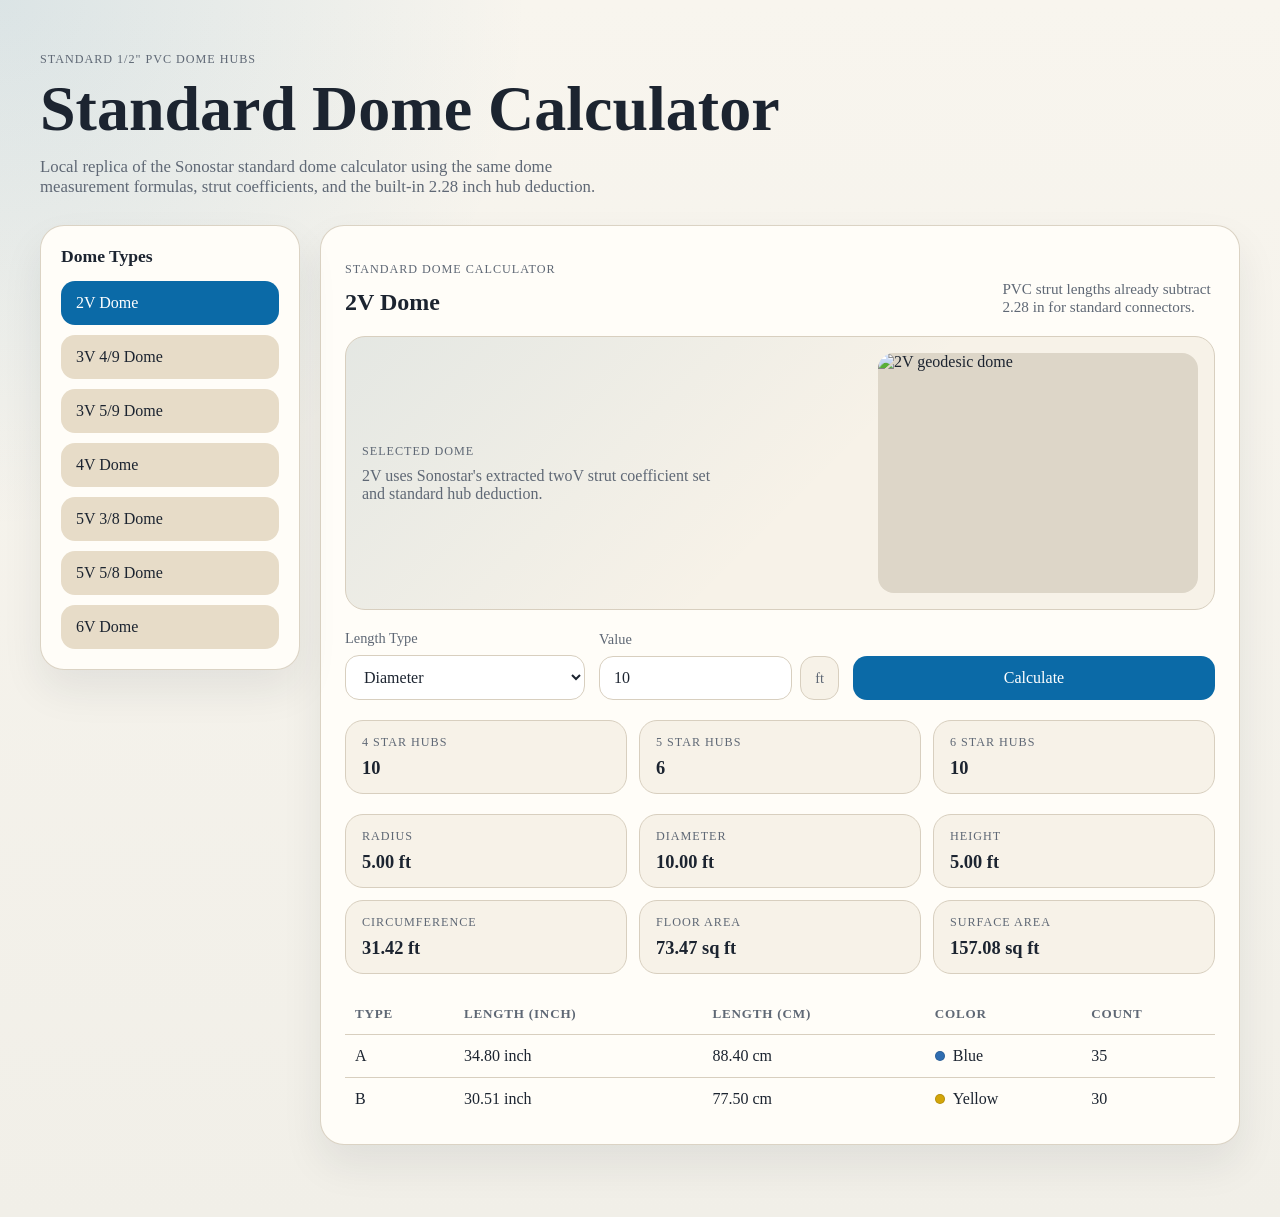
==== index.html @ 9c23834f "Initial commit" ====
<!DOCTYPE html>
<html lang="en">
<head>
  <meta charset="UTF-8">
  <meta name="viewport" content="width=device-width, initial-scale=1.0">
  <title>Standard Dome Calculator</title>
  <link rel="stylesheet" href="styles.css">
</head>
<body>
  <main class="page">
    <section class="hero">
      <p class="eyebrow">Standard 1/2&quot; PVC Dome Hubs</p>
      <h1>Standard Dome Calculator</h1>
      <p class="lede">
        Local replica of the Sonostar standard dome calculator using the same dome
        measurement formulas, strut coefficients, and the built-in 2.28 inch hub deduction.
      </p>
    </section>

    <section class="calculator-shell">
      <aside class="dome-list">
        <h2>Dome Types</h2>
        <div id="dome-tabs" class="tab-list" role="tablist" aria-label="Dome types"></div>
      </aside>

      <section class="calculator-panel">
        <div class="panel-header">
          <div>
            <p id="dome-subtitle" class="panel-kicker"></p>
            <h2 id="dome-title"></h2>
          </div>
          <p class="hub-note">PVC strut lengths already subtract 2.28 in for standard connectors.</p>
        </div>

        <div class="hero-card">
          <div class="hero-copy">
            <p class="hero-label">Selected Dome</p>
            <p id="dome-description" class="hero-description"></p>
          </div>
          <img id="dome-image" class="dome-image" alt="" loading="lazy">
        </div>

        <form id="calculator-form" class="controls">
          <label>
            <span>Length Type</span>
            <select id="input-type" name="input-type">
              <option value="diameter">Diameter</option>
              <option value="radius">Radius</option>
              <option value="circumference">Circumference</option>
              <option value="height">Height</option>
              <option value="floor-area">Floor Area</option>
              <option value="surface-area">Surface Area</option>
            </select>
          </label>

          <label>
            <span>Value</span>
            <div class="input-row">
              <input id="input-value" name="input-value" type="number" min="0" step="0.01" value="10">
              <span class="unit-badge">ft</span>
            </div>
          </label>

          <button type="submit">Calculate</button>
        </form>

        <div class="meta-grid">
          <article>
            <span class="meta-label">4 Star Hubs</span>
            <strong id="count-4-star"></strong>
          </article>
          <article>
            <span class="meta-label">5 Star Hubs</span>
            <strong id="count-5-star"></strong>
          </article>
          <article>
            <span class="meta-label">6 Star Hubs</span>
            <strong id="count-6-star"></strong>
          </article>
        </div>

        <div class="results-grid">
          <article><span>Radius</span><strong id="metric-radius"></strong></article>
          <article><span>Diameter</span><strong id="metric-diameter"></strong></article>
          <article><span>Height</span><strong id="metric-height"></strong></article>
          <article><span>Circumference</span><strong id="metric-circumference"></strong></article>
          <article><span>Floor Area</span><strong id="metric-floor-area"></strong></article>
          <article><span>Surface Area</span><strong id="metric-surface-area"></strong></article>
        </div>

        <div class="table-wrap">
          <table>
            <thead>
              <tr>
                <th>Type</th>
                <th>Length (inch)</th>
                <th>Length (cm)</th>
                <th>Color</th>
                <th>Count</th>
              </tr>
            </thead>
            <tbody id="strut-table-body"></tbody>
          </table>
        </div>
      </section>
    </section>
  </main>

  <script src="app.js"></script>
</body>
</html>
---- styles.css ----
:root {
  --bg: #f1efe8;
  --panel: #fffdf8;
  --panel-strong: #f7f2e8;
  --ink: #1c2430;
  --muted: #5f6875;
  --line: #d8cfbf;
  --accent: #0b6aa7;
  --accent-strong: #084f7d;
  --tab: #e7dcc8;
  --shadow: 0 20px 40px rgba(28, 36, 48, 0.08);
}

* {
  box-sizing: border-box;
}

body {
  margin: 0;
  font-family: Georgia, "Times New Roman", serif;
  color: var(--ink);
  background:
    radial-gradient(circle at top left, rgba(11, 106, 167, 0.12), transparent 30%),
    linear-gradient(180deg, #f8f5ee 0%, var(--bg) 100%);
}

.page {
  width: min(1200px, calc(100% - 32px));
  margin: 0 auto;
  padding: 40px 0 72px;
}

.hero {
  margin-bottom: 28px;
}

.eyebrow,
.panel-kicker,
.meta-label,
.results-grid span {
  letter-spacing: 0.08em;
  text-transform: uppercase;
  font-size: 0.76rem;
  color: var(--muted);
}

h1,
h2 {
  margin: 0;
  font-weight: 600;
}

h1 {
  font-size: clamp(2.4rem, 5vw, 4.4rem);
  line-height: 0.95;
  margin-top: 8px;
}

.lede {
  max-width: 72ch;
  color: var(--muted);
  font-size: 1.05rem;
}

.calculator-shell {
  display: grid;
  grid-template-columns: 260px 1fr;
  gap: 20px;
}

.dome-list,
.calculator-panel {
  background: var(--panel);
  border: 1px solid rgba(216, 207, 191, 0.9);
  border-radius: 24px;
  box-shadow: var(--shadow);
}

.dome-list {
  padding: 20px;
  align-self: start;
  position: sticky;
  top: 20px;
}

.dome-list h2 {
  font-size: 1.1rem;
  margin-bottom: 14px;
}

.tab-list {
  display: grid;
  gap: 10px;
}

.tab-button {
  border: 1px solid transparent;
  background: var(--tab);
  color: var(--ink);
  border-radius: 14px;
  padding: 12px 14px;
  text-align: left;
  font: inherit;
  cursor: pointer;
  transition: background-color 120ms ease, transform 120ms ease, border-color 120ms ease;
}

.tab-button:hover,
.tab-button:focus-visible {
  transform: translateY(-1px);
  border-color: var(--accent);
  outline: none;
}

.tab-button.active {
  background: var(--accent);
  color: white;
}

.calculator-panel {
  padding: 24px;
}

.hero-card {
  display: grid;
  grid-template-columns: minmax(0, 1fr) minmax(240px, 320px);
  gap: 18px;
  align-items: center;
  padding: 16px;
  margin-bottom: 20px;
  border: 1px solid var(--line);
  border-radius: 20px;
  background:
    linear-gradient(135deg, rgba(11, 106, 167, 0.08), rgba(255, 255, 255, 0) 55%),
    var(--panel-strong);
}

.hero-label {
  margin: 0 0 8px;
  letter-spacing: 0.08em;
  text-transform: uppercase;
  font-size: 0.76rem;
  color: var(--muted);
}

.hero-description {
  margin: 0;
  color: var(--muted);
  max-width: 44ch;
}

.dome-image {
  width: 100%;
  aspect-ratio: 4 / 3;
  object-fit: contain;
  object-position: center;
  border-radius: 16px;
  display: block;
  background: #ddd6c8;
}

.panel-header {
  display: flex;
  justify-content: space-between;
  gap: 16px;
  align-items: end;
  margin-bottom: 20px;
}

.hub-note {
  max-width: 28ch;
  margin: 0;
  color: var(--muted);
  font-size: 0.95rem;
}

.controls {
  display: grid;
  grid-template-columns: minmax(200px, 240px) minmax(200px, 240px) auto;
  gap: 14px;
  align-items: end;
  margin-bottom: 20px;
}

.controls label {
  display: grid;
  gap: 8px;
}

.controls span {
  font-size: 0.9rem;
  color: var(--muted);
}

select,
input,
button {
  font: inherit;
}

select,
input {
  width: 100%;
  border: 1px solid var(--line);
  border-radius: 14px;
  background: white;
  color: var(--ink);
  padding: 12px 14px;
}

.input-row {
  display: grid;
  grid-template-columns: 1fr auto;
  gap: 8px;
}

.unit-badge {
  display: inline-flex;
  align-items: center;
  padding: 0 14px;
  background: var(--panel-strong);
  border: 1px solid var(--line);
  border-radius: 14px;
  color: var(--muted);
}

button {
  border: none;
  border-radius: 14px;
  padding: 13px 20px;
  background: var(--accent);
  color: white;
  cursor: pointer;
}

button:hover,
button:focus-visible {
  background: var(--accent-strong);
  outline: none;
}

.meta-grid,
.results-grid {
  display: grid;
  gap: 12px;
  margin-bottom: 20px;
}

.meta-grid {
  grid-template-columns: repeat(3, minmax(0, 1fr));
}

.results-grid {
  grid-template-columns: repeat(3, minmax(0, 1fr));
}

.meta-grid article,
.results-grid article {
  border: 1px solid var(--line);
  border-radius: 18px;
  background: var(--panel-strong);
  padding: 14px 16px;
  display: grid;
  gap: 8px;
}

.meta-grid strong,
.results-grid strong {
  font-size: 1.15rem;
}

.table-wrap {
  overflow-x: auto;
}

table {
  width: 100%;
  border-collapse: collapse;
}

th,
td {
  padding: 12px 10px;
  text-align: left;
  border-bottom: 1px solid var(--line);
}

thead th {
  font-size: 0.82rem;
  letter-spacing: 0.06em;
  text-transform: uppercase;
  color: var(--muted);
}

tbody tr:last-child td {
  border-bottom: none;
}

.color-chip {
  display: inline-flex;
  align-items: center;
  gap: 8px;
}

.color-dot {
  width: 10px;
  height: 10px;
  border-radius: 999px;
  border: 1px solid rgba(0, 0, 0, 0.15);
}

@media (max-width: 920px) {
  .calculator-shell {
    grid-template-columns: 1fr;
  }

  .dome-list {
    position: static;
  }

  .controls,
  .results-grid,
  .meta-grid {
    grid-template-columns: 1fr;
  }

  .hero-card {
    grid-template-columns: 1fr;
  }

  .panel-header {
    flex-direction: column;
    align-items: start;
  }
}
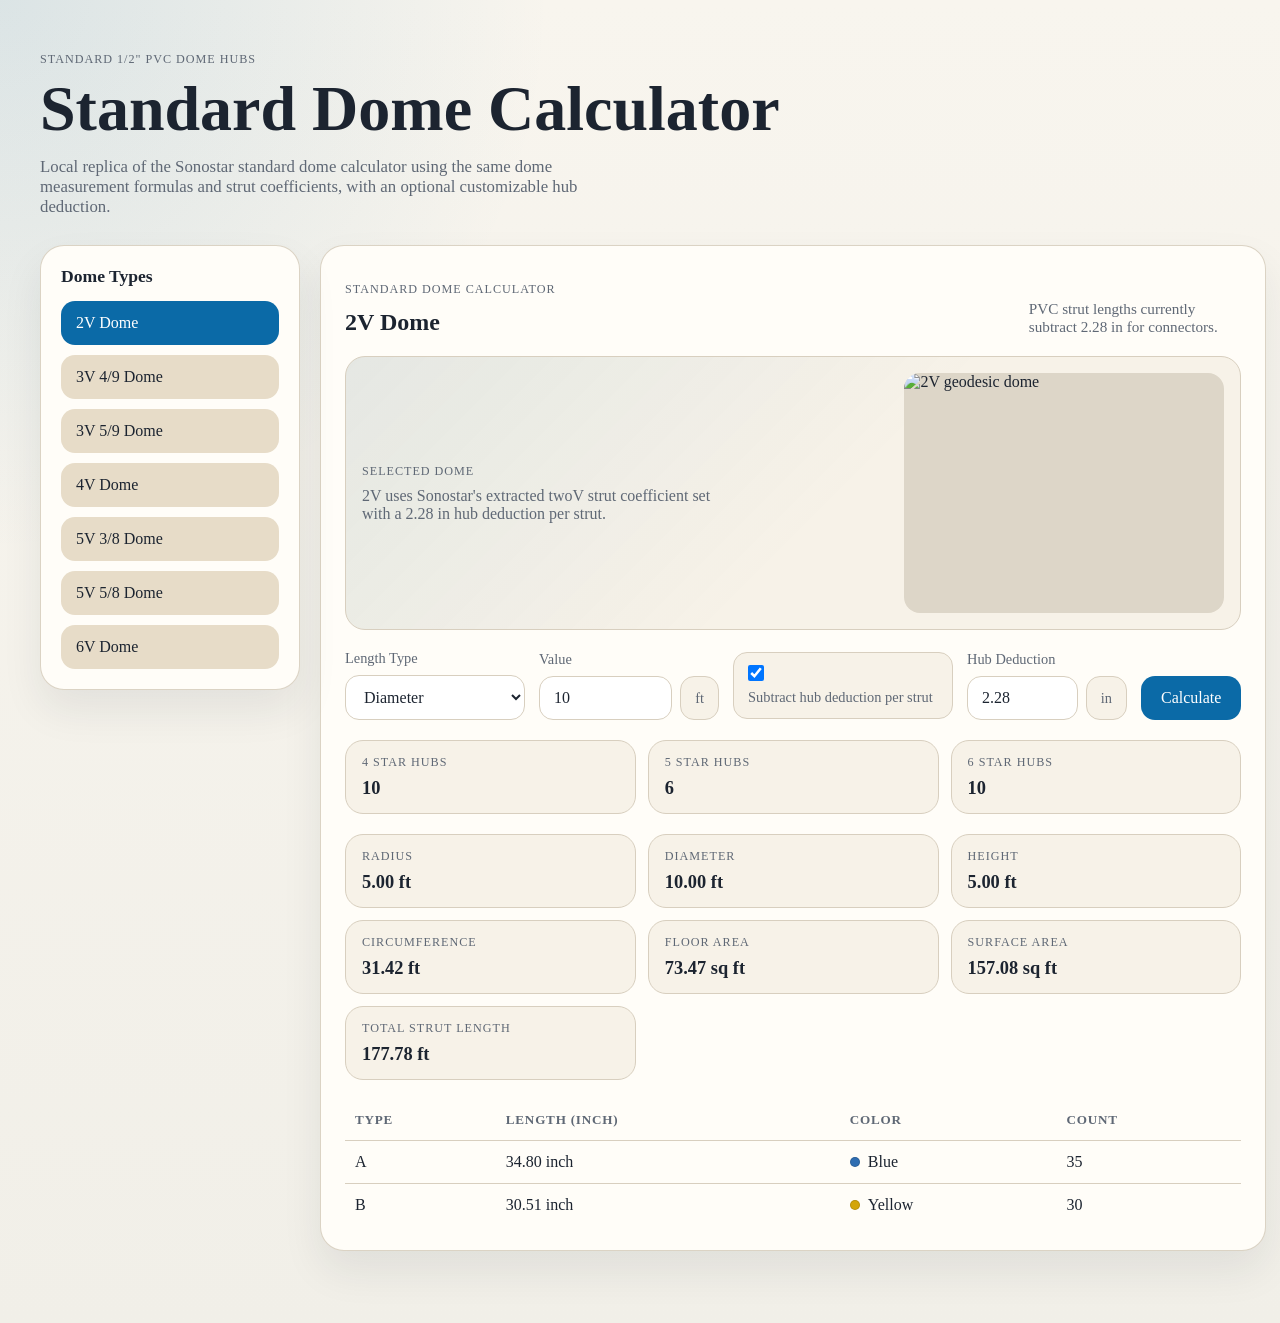
==== commit eae5568b: "changes" ====
--- a/index.html
+++ b/index.html
@@ -13,7 +13,7 @@
       <h1>Standard Dome Calculator</h1>
       <p class="lede">
         Local replica of the Sonostar standard dome calculator using the same dome
-        measurement formulas, strut coefficients, and the built-in 2.28 inch hub deduction.
+        measurement formulas and strut coefficients, with an optional customizable hub deduction.
       </p>
     </section>
 
@@ -29,7 +29,7 @@
             <p id="dome-subtitle" class="panel-kicker"></p>
             <h2 id="dome-title"></h2>
           </div>
-          <p class="hub-note">PVC strut lengths already subtract 2.28 in for standard connectors.</p>
+          <p id="hub-note" class="hub-note">PVC strut lengths currently subtract 2.28 in for standard connectors.</p>
         </div>
 
         <div class="hero-card">
@@ -61,6 +61,19 @@
             </div>
           </label>
 
+          <label class="checkbox-label">
+            <input id="apply-hub-deduction" name="apply-hub-deduction" type="checkbox" checked>
+            <span>Subtract hub deduction per strut</span>
+          </label>
+
+          <label>
+            <span>Hub Deduction</span>
+            <div class="input-row">
+              <input id="hub-deduction-inches" name="hub-deduction-inches" type="number" min="0" step="0.01" value="2.28">
+              <span class="unit-badge">in</span>
+            </div>
+          </label>
+
           <button type="submit">Calculate</button>
         </form>
 
@@ -86,6 +99,7 @@
           <article><span>Circumference</span><strong id="metric-circumference"></strong></article>
           <article><span>Floor Area</span><strong id="metric-floor-area"></strong></article>
           <article><span>Surface Area</span><strong id="metric-surface-area"></strong></article>
+          <article><span>Total Strut Length</span><strong id="metric-total-strut-length"></strong></article>
         </div>
 
         <div class="table-wrap">
@@ -94,7 +108,6 @@
               <tr>
                 <th>Type</th>
                 <th>Length (inch)</th>
-                <th>Length (cm)</th>
                 <th>Color</th>
                 <th>Count</th>
               </tr>
--- a/styles.css
+++ b/styles.css
@@ -176,7 +176,7 @@
 
 .controls {
   display: grid;
-  grid-template-columns: minmax(200px, 240px) minmax(200px, 240px) auto;
+  grid-template-columns: minmax(180px, 240px) minmax(180px, 240px) minmax(220px, 1fr) minmax(160px, 220px) auto;
   gap: 14px;
   align-items: end;
   margin-bottom: 20px;
@@ -190,6 +190,23 @@
 .controls span {
   font-size: 0.9rem;
   color: var(--muted);
+}
+
+.checkbox-label {
+  display: inline-flex;
+  align-items: center;
+  gap: 10px;
+  align-self: center;
+  border: 1px solid var(--line);
+  border-radius: 14px;
+  background: var(--panel-strong);
+  padding: 12px 14px;
+}
+
+.checkbox-label input[type="checkbox"] {
+  width: 16px;
+  height: 16px;
+  margin: 0;
 }
 
 select,
